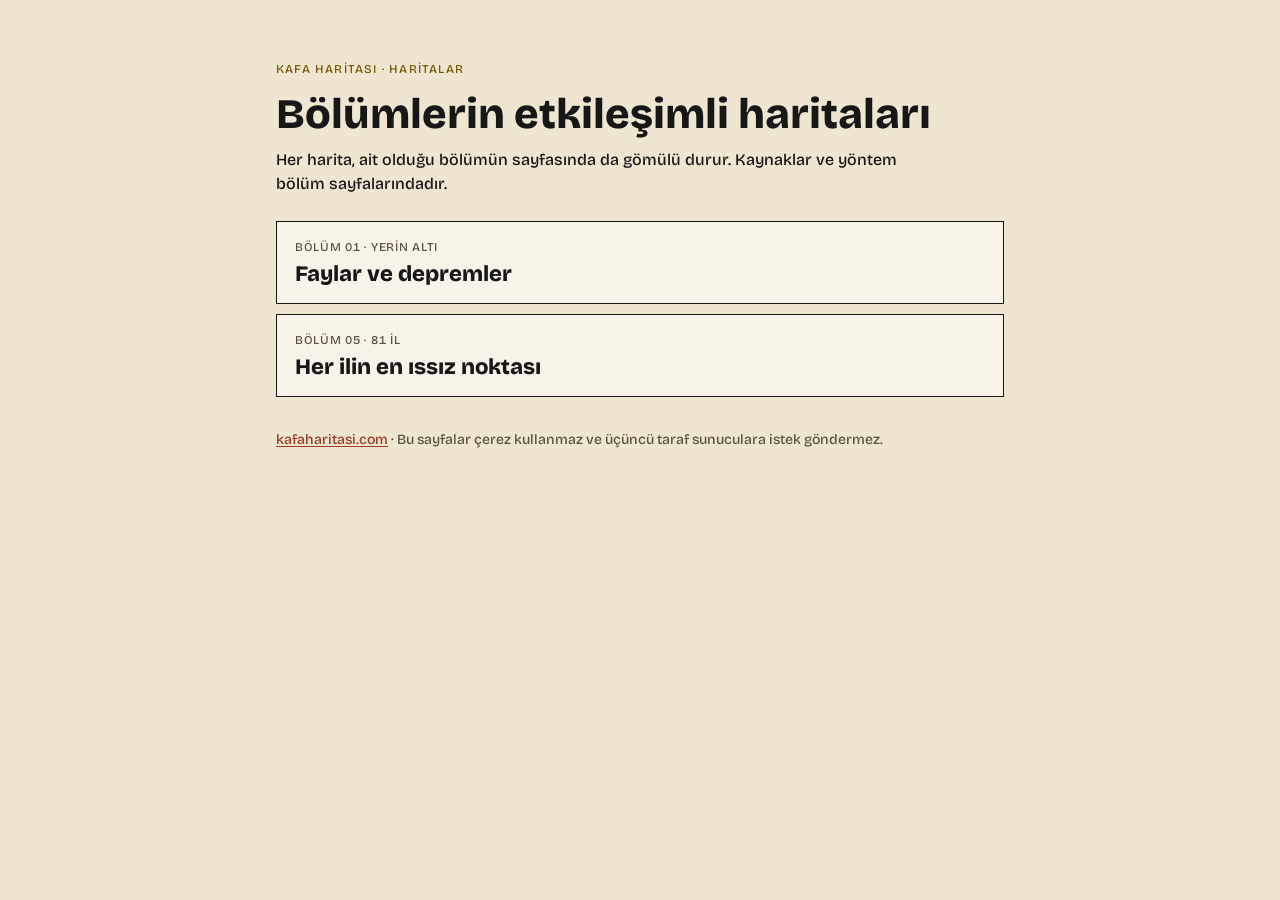
==== index.html @ 2b7093cc "Kök sayfayı geri yükle (yanlışlıkla üzerine yazıldı)" ====
<!doctype html>
<html lang="tr">
<head>
<meta charset="utf-8">
<meta name="viewport" content="width=device-width, initial-scale=1">
<meta http-equiv="Content-Security-Policy" content="default-src 'self'; script-src 'none'; style-src 'self'; img-src 'self'; font-src 'self'; object-src 'none'; base-uri 'none'; form-action 'none'">
<title>Haritalar · Kafa Haritası</title>
<meta name="description" content="Kafa Haritası bölümlerinin etkileşimli haritaları.">
<link rel="stylesheet" href="ortak/kh.css">
<link rel="stylesheet" href="ortak/giris.css">
</head>
<body>
<main class="giris">
  <p class="etiket">Kafa Haritası · Haritalar</p>
  <h1>Bölümlerin etkileşimli haritaları</h1>
  <p class="aciklama">Her harita, ait olduğu bölümün sayfasında da gömülü durur. Kaynaklar ve yöntem bölüm sayfalarındadır.</p>
  <ul class="liste">
    <li>
      <a href="deprem/"><span class="meta">Bölüm 01 · Yerin Altı</span><span class="ad">Faylar ve depremler</span></a>
    </li>
    <li>
      <a href="issiz/"><span class="meta">Bölüm 05 · 81 il</span><span class="ad">Her ilin en ıssız noktası</span></a>
    </li>
  </ul>
  <p class="alt"><a href="https://www.kafaharitasi.com" rel="noopener">kafaharitasi.com</a> · Bu sayfalar çerez kullanmaz ve üçüncü taraf sunuculara istek göndermez.</p>
</main>
</body>
</html>
---- ortak/kh.css ----
/* Kafa Haritası · ortak stil (harita.kafaharitasi.com)
   Yazı: Bricolage Grotesque, SIL Open Font License 1.1 (ortak/OFL.txt). Sunucumuzdan yüklenir; üçüncü tarafa istek yok. */
@font-face {
  font-family: "Bricolage";
  src: url("bricolage-500.woff2") format("woff2");
  font-weight: 400 600;
  font-style: normal;
  font-display: swap;
}
@font-face {
  font-family: "Bricolage";
  src: url("bricolage-800.woff2") format("woff2");
  font-weight: 700 900;
  font-style: normal;
  font-display: swap;
}

:root {
  --kagit: #EFE6D2;
  --kart: #F8F3E8;
  --murekkep: #171717;
  --meta: #5A5244;
  --altin: #7A5604;
  --pas: #9C3A23;
  --cizgi: #B8A67C;
  --deniz: #C2D8DD;
  --komsu: #E6DCC4;
  --fay: #B5442A;
  --deprem: #E0A515;
  --font: "Bricolage", system-ui, -apple-system, "Segoe UI", sans-serif;
  color-scheme: light;
}

*, *::before, *::after { box-sizing: border-box; }
html { -webkit-text-size-adjust: 100%; text-size-adjust: 100%; }
body {
  margin: 0;
  background: var(--kagit);
  color: var(--murekkep);
  font-family: var(--font);
  font-weight: 500;
  font-size: 16px;
  line-height: 1.55;
}
a { color: var(--pas); text-underline-offset: 2px; }
a:hover { color: var(--murekkep); }
:focus-visible { outline: 2.5px solid var(--murekkep); outline-offset: 2px; }
button, input, select { font: inherit; color: inherit; }

.etiket {
  font-size: 12px;
  font-weight: 500;
  letter-spacing: 0.1em;
  text-transform: uppercase;
  font-variant-numeric: tabular-nums;
  color: var(--altin);
}
.meta {
  font-size: 12px;
  letter-spacing: 0.06em;
  text-transform: uppercase;
  font-variant-numeric: tabular-nums;
  color: var(--meta);
}
.ikon { width: 1em; height: 1em; flex: none; display: inline-block; vertical-align: -0.125em; }
.gizli {
  position: absolute !important;
  width: 1px; height: 1px;
  overflow: hidden;
  clip: rect(0 0 0 0);
  white-space: nowrap;
}
---- ortak/giris.css ----
.giris { max-width: 760px; margin: 0 auto; padding: 48px 16px 40px; }
.giris h1 { margin: 8px 0 10px; font-weight: 800; font-size: clamp(28px, 5vw, 42px); line-height: 1.12; }
.aciklama { margin: 0 0 24px; max-width: 60ch; }
.liste { list-style: none; margin: 0; padding: 0; display: grid; gap: 10px; }
.liste a {
  display: flex; flex-direction: column; gap: 4px;
  padding: 16px 18px; background: var(--kart); border: 1.5px solid var(--murekkep);
  color: var(--murekkep); text-decoration: none;
}
.liste a:hover { background: var(--murekkep); color: var(--kagit); }
.liste a:hover .meta { color: var(--deprem); }
.liste .ad { font-weight: 800; font-size: 22px; line-height: 1.2; }
.alt { margin-top: 32px; font-size: 14px; color: var(--meta); }
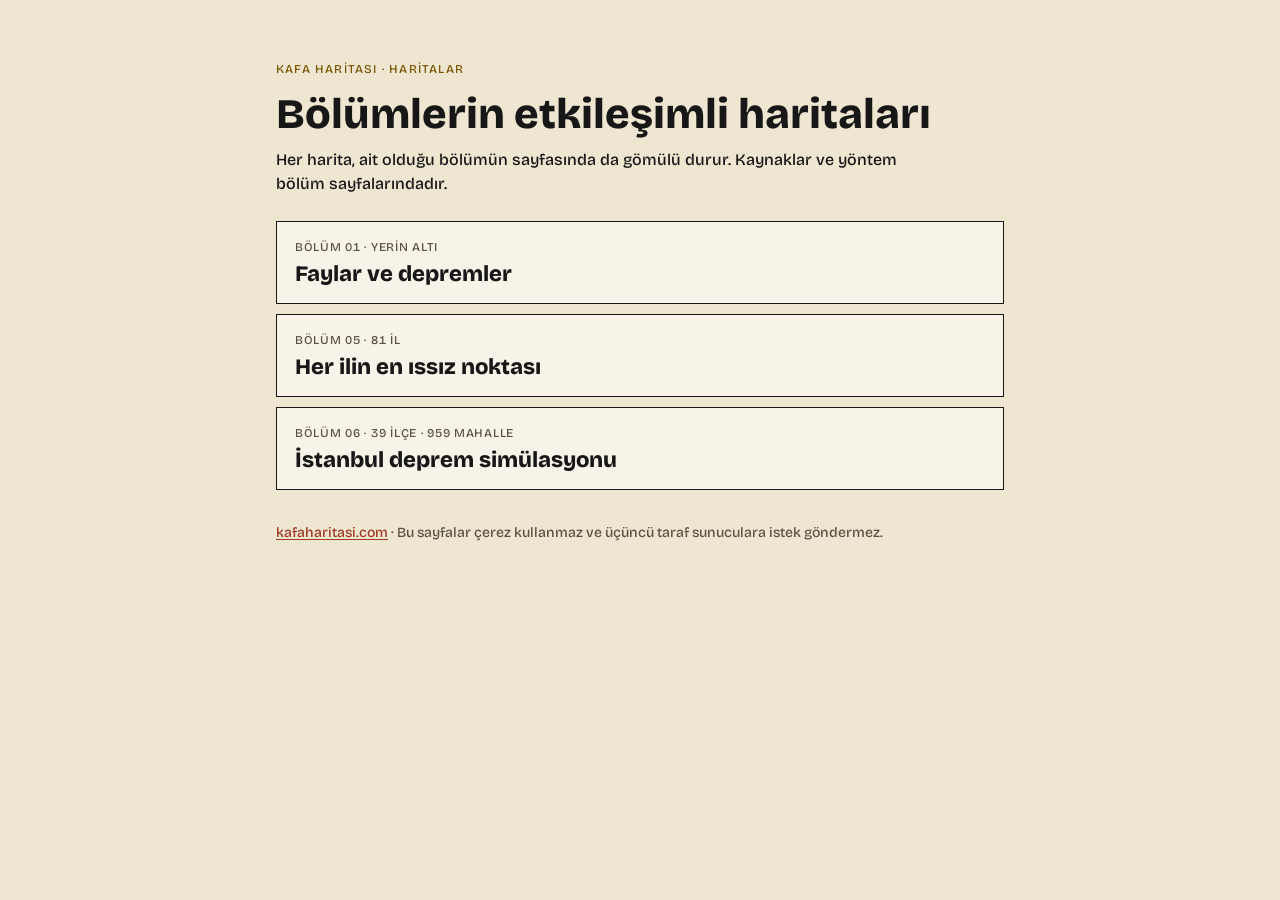
==== commit edc21e39: "Kök sayfaya Bölüm 06 haritası" ====
--- a/index.html
+++ b/index.html
@@ -21,6 +21,9 @@
     <li>
       <a href="issiz/"><span class="meta">Bölüm 05 · 81 il</span><span class="ad">Her ilin en ıssız noktası</span></a>
     </li>
+    <li>
+      <a href="istanbul-deprem/"><span class="meta">Bölüm 06 · 39 ilçe · 959 mahalle</span><span class="ad">İstanbul deprem simülasyonu</span></a>
+    </li>
   </ul>
   <p class="alt"><a href="https://www.kafaharitasi.com" rel="noopener">kafaharitasi.com</a> · Bu sayfalar çerez kullanmaz ve üçüncü taraf sunuculara istek göndermez.</p>
 </main>
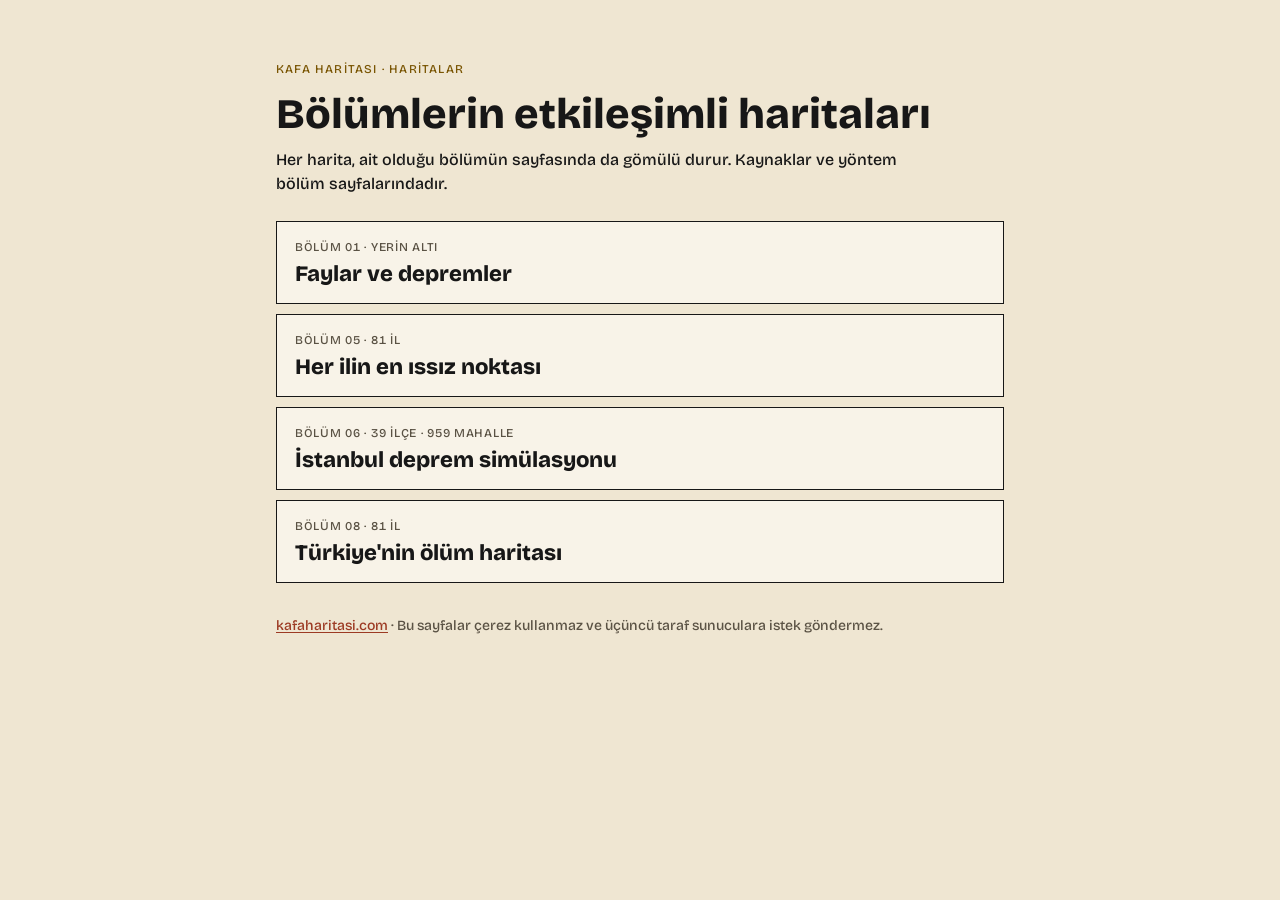
==== commit 958b0e84: "Kök sayfaya Bölüm 08 haritası" ====
--- a/index.html
+++ b/index.html
@@ -24,6 +24,9 @@
     <li>
       <a href="istanbul-deprem/"><span class="meta">Bölüm 06 · 39 ilçe · 959 mahalle</span><span class="ad">İstanbul deprem simülasyonu</span></a>
     </li>
+    <li>
+      <a href="olum-haritasi/"><span class="meta">Bölüm 08 · 81 il</span><span class="ad">Türkiye'nin ölüm haritası</span></a>
+    </li>
   </ul>
   <p class="alt"><a href="https://www.kafaharitasi.com" rel="noopener">kafaharitasi.com</a> · Bu sayfalar çerez kullanmaz ve üçüncü taraf sunuculara istek göndermez.</p>
 </main>
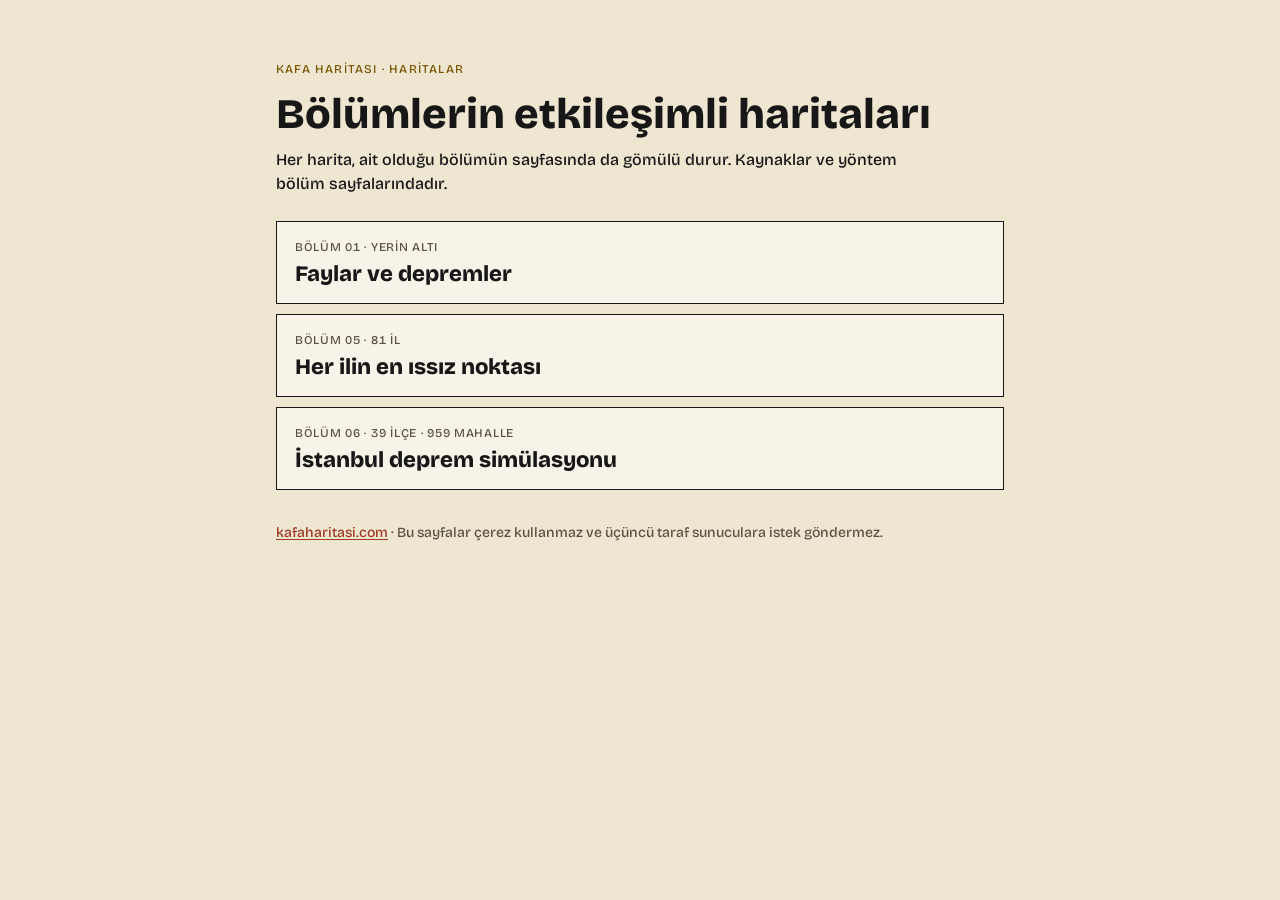
==== commit 71e4fe71: "Kök sayfa: Bölüm 08 kartı 18 Kasım yayınına kadar kaldırıldı" ====
--- a/index.html
+++ b/index.html
@@ -24,9 +24,6 @@
     <li>
       <a href="istanbul-deprem/"><span class="meta">Bölüm 06 · 39 ilçe · 959 mahalle</span><span class="ad">İstanbul deprem simülasyonu</span></a>
     </li>
-    <li>
-      <a href="olum-haritasi/"><span class="meta">Bölüm 08 · 81 il</span><span class="ad">Türkiye'nin ölüm haritası</span></a>
-    </li>
   </ul>
   <p class="alt"><a href="https://www.kafaharitasi.com" rel="noopener">kafaharitasi.com</a> · Bu sayfalar çerez kullanmaz ve üçüncü taraf sunuculara istek göndermez.</p>
 </main>
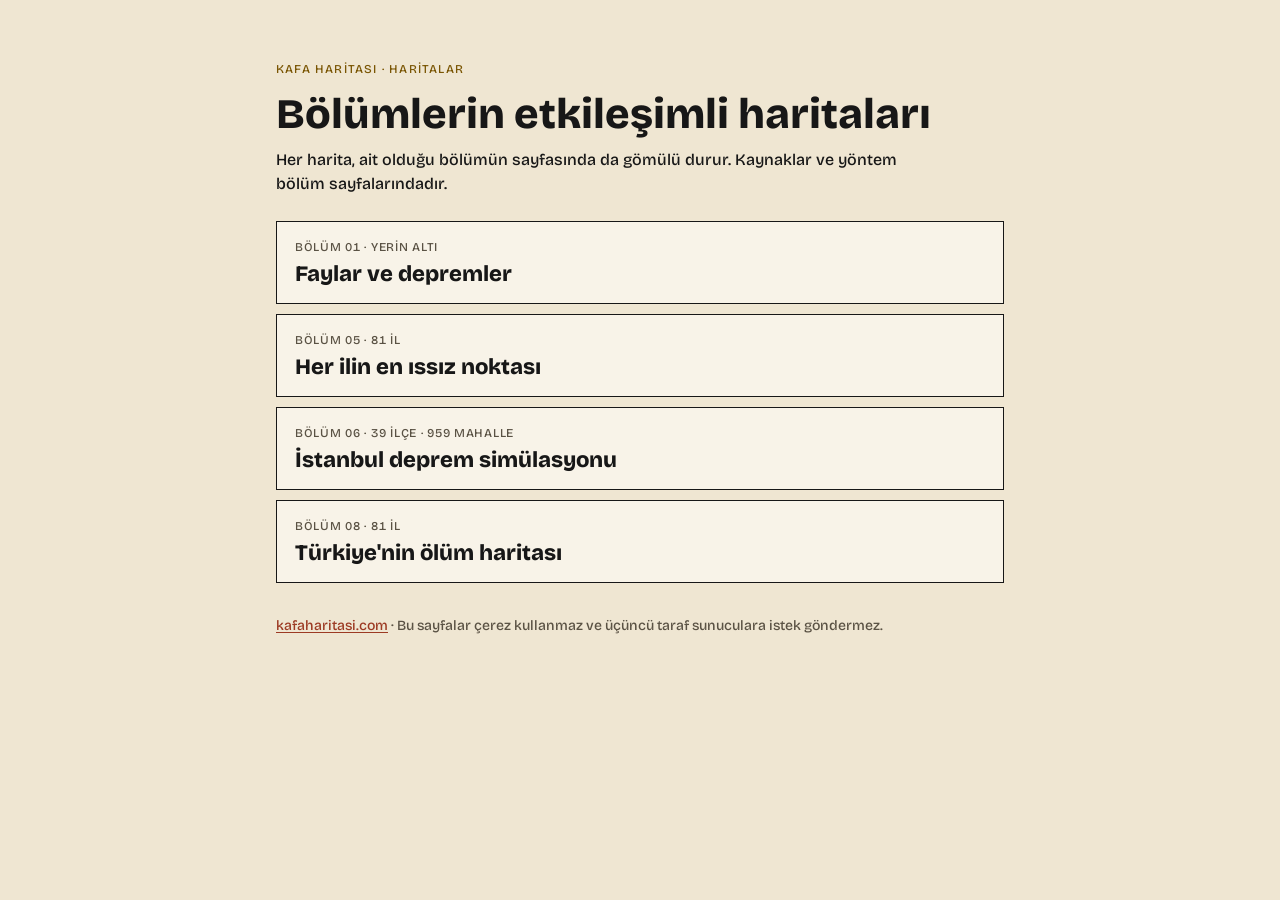
==== commit b2d6da1e: "Kök sayfaya Bölüm 08 kartı geri eklendi (bölüm yayında)" ====
--- a/index.html
+++ b/index.html
@@ -24,6 +24,9 @@
     <li>
       <a href="istanbul-deprem/"><span class="meta">Bölüm 06 · 39 ilçe · 959 mahalle</span><span class="ad">İstanbul deprem simülasyonu</span></a>
     </li>
+    <li>
+      <a href="olum-haritasi/"><span class="meta">Bölüm 08 · 81 il</span><span class="ad">Türkiye'nin ölüm haritası</span></a>
+    </li>
   </ul>
   <p class="alt"><a href="https://www.kafaharitasi.com" rel="noopener">kafaharitasi.com</a> · Bu sayfalar çerez kullanmaz ve üçüncü taraf sunuculara istek göndermez.</p>
 </main>
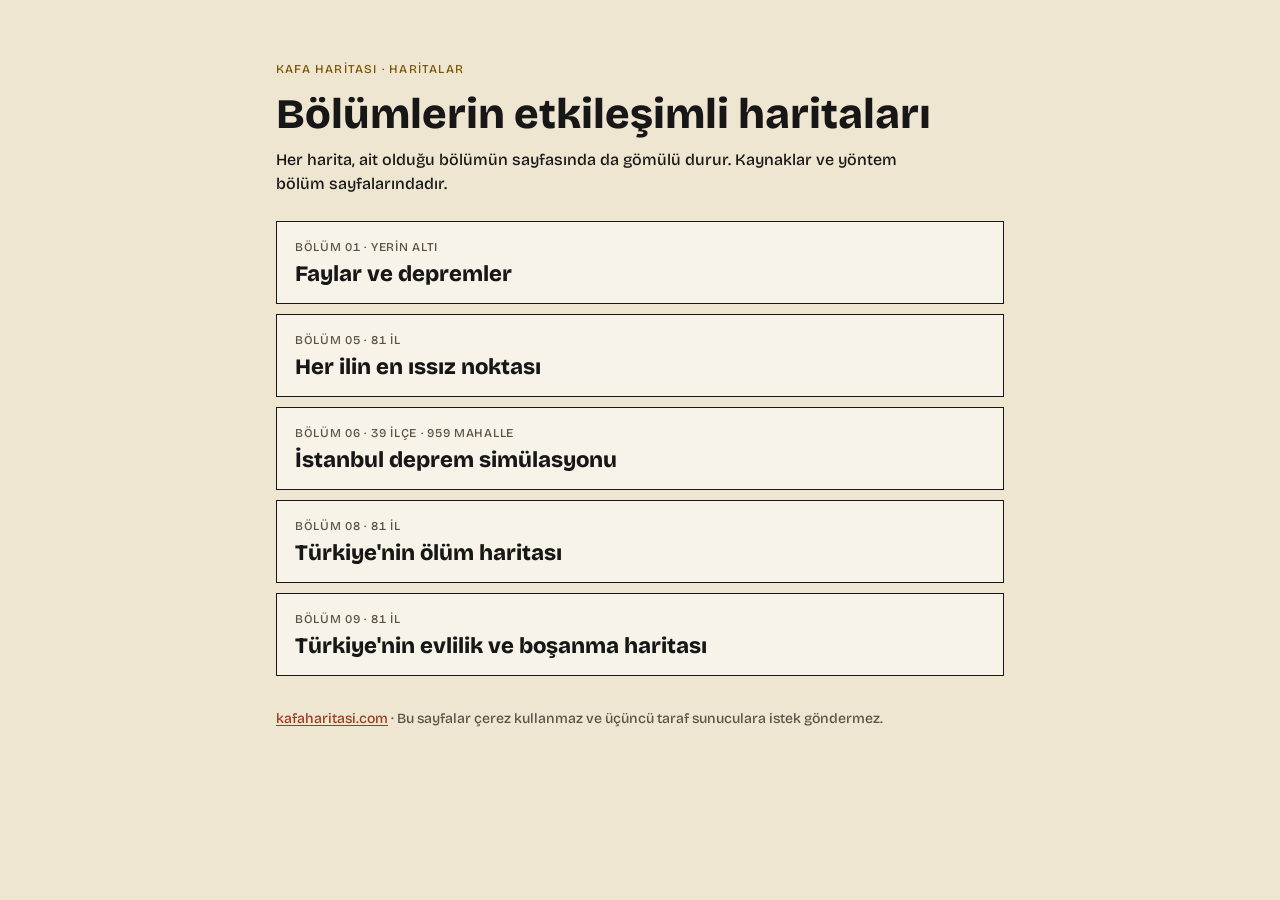
==== commit e766d23c: "Kök sayfaya Bölüm 09 kartı (evlilik ve boşanma haritası)" ====
--- a/index.html
+++ b/index.html
@@ -27,6 +27,9 @@
     <li>
       <a href="olum-haritasi/"><span class="meta">Bölüm 08 · 81 il</span><span class="ad">Türkiye'nin ölüm haritası</span></a>
     </li>
+    <li>
+      <a href="evlilik-haritasi/"><span class="meta">Bölüm 09 · 81 il</span><span class="ad">Türkiye'nin evlilik ve boşanma haritası</span></a>
+    </li>
   </ul>
   <p class="alt"><a href="https://www.kafaharitasi.com" rel="noopener">kafaharitasi.com</a> · Bu sayfalar çerez kullanmaz ve üçüncü taraf sunuculara istek göndermez.</p>
 </main>
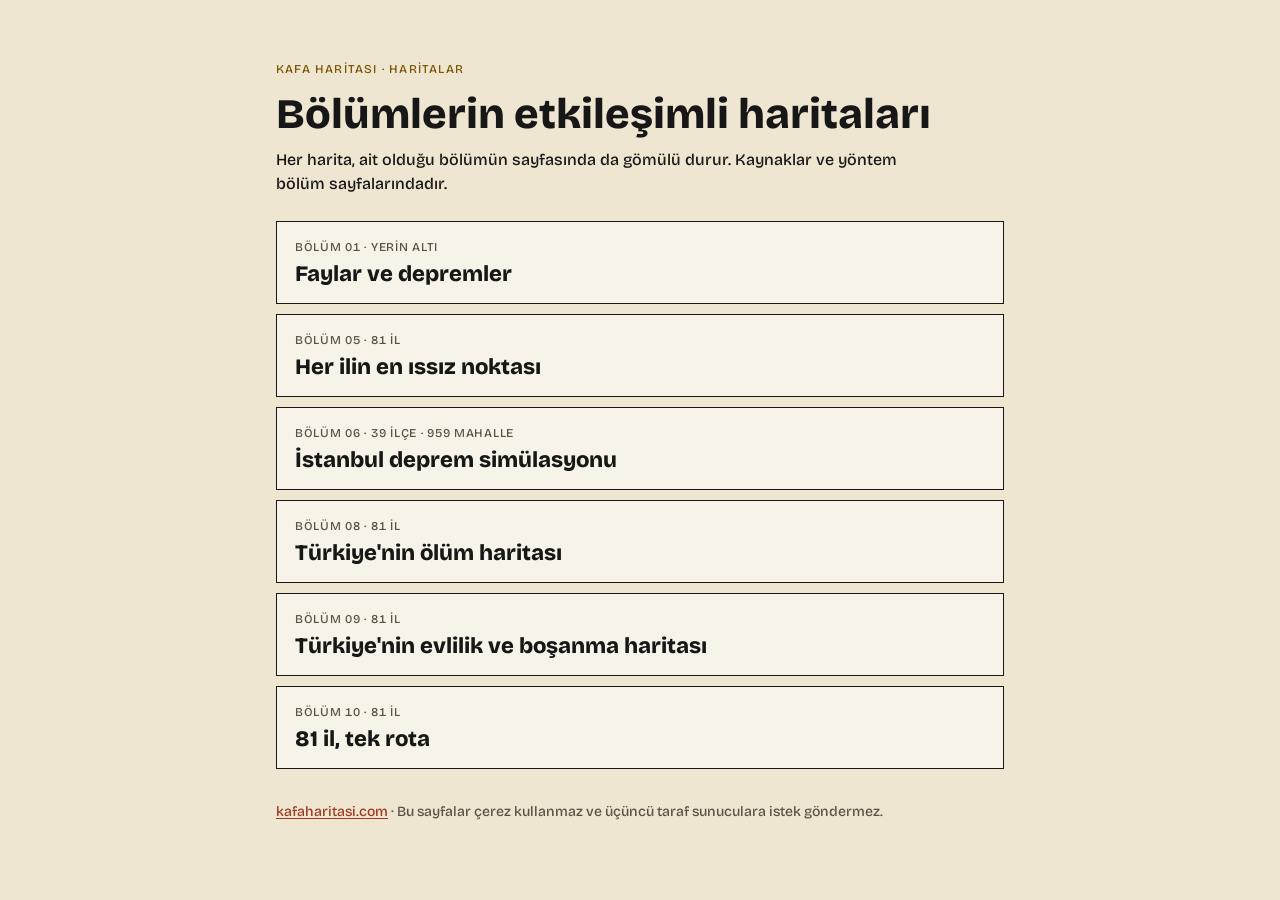
==== commit 3e10d3f9: "Kök sayfaya Bölüm 10 kartı (81 il, tek rota)" ====
--- a/index.html
+++ b/index.html
@@ -30,6 +30,9 @@
     <li>
       <a href="evlilik-haritasi/"><span class="meta">Bölüm 09 · 81 il</span><span class="ad">Türkiye'nin evlilik ve boşanma haritası</span></a>
     </li>
+    <li>
+      <a href="81-il-tek-rota/"><span class="meta">Bölüm 10 · 81 il</span><span class="ad">81 il, tek rota</span></a>
+    </li>
   </ul>
   <p class="alt"><a href="https://www.kafaharitasi.com" rel="noopener">kafaharitasi.com</a> · Bu sayfalar çerez kullanmaz ve üçüncü taraf sunuculara istek göndermez.</p>
 </main>
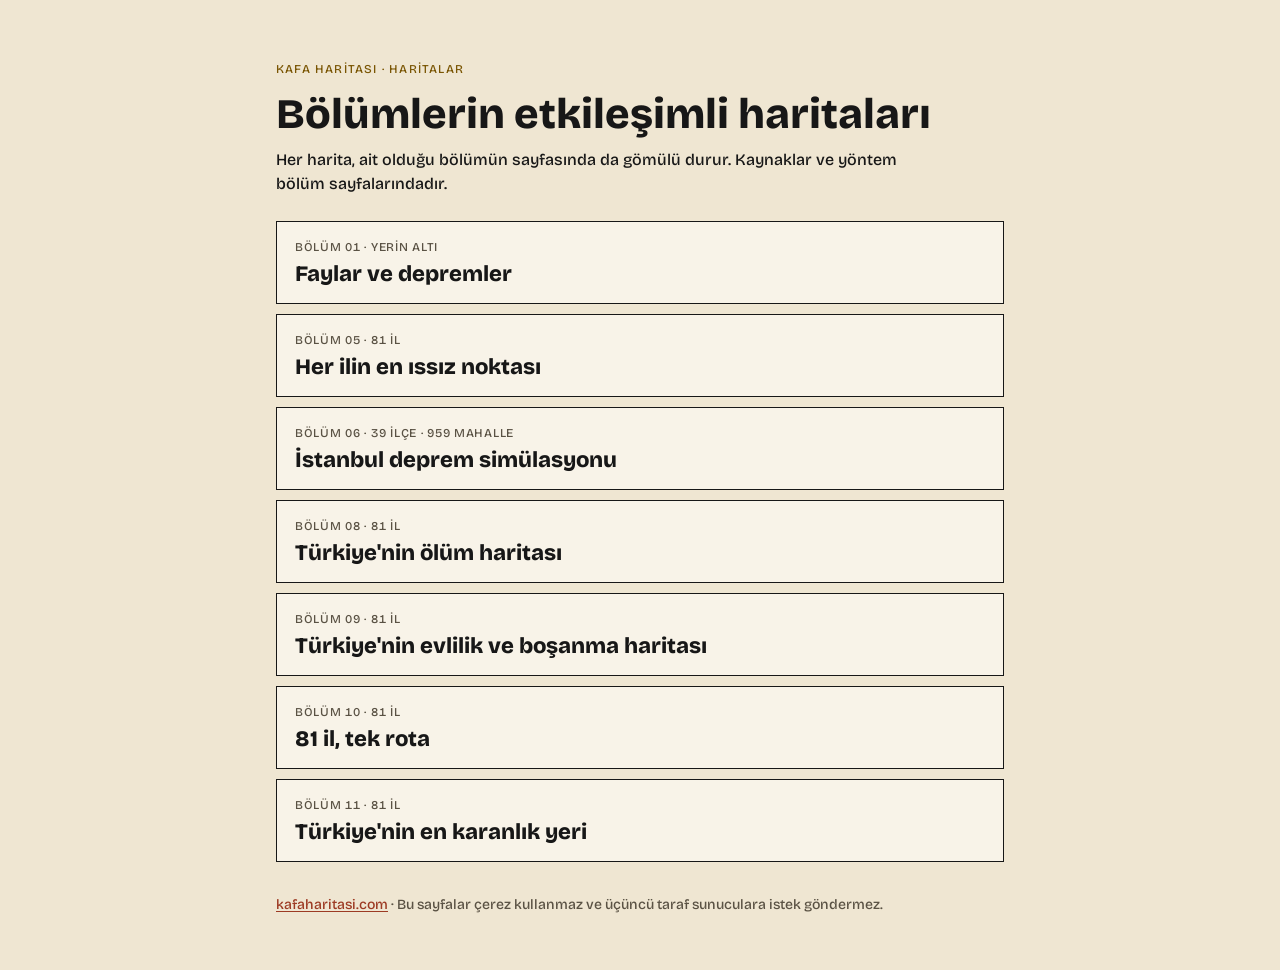
==== commit bb2f8baf: "Kök sayfaya Bölüm 11 kartı (Türkiye'nin en karanlık yeri)" ====
--- a/index.html
+++ b/index.html
@@ -33,6 +33,9 @@
     <li>
       <a href="81-il-tek-rota/"><span class="meta">Bölüm 10 · 81 il</span><span class="ad">81 il, tek rota</span></a>
     </li>
+    <li>
+      <a href="karanlik/"><span class="meta">Bölüm 11 · 81 il</span><span class="ad">Türkiye'nin en karanlık yeri</span></a>
+    </li>
   </ul>
   <p class="alt"><a href="https://www.kafaharitasi.com" rel="noopener">kafaharitasi.com</a> · Bu sayfalar çerez kullanmaz ve üçüncü taraf sunuculara istek göndermez.</p>
 </main>
